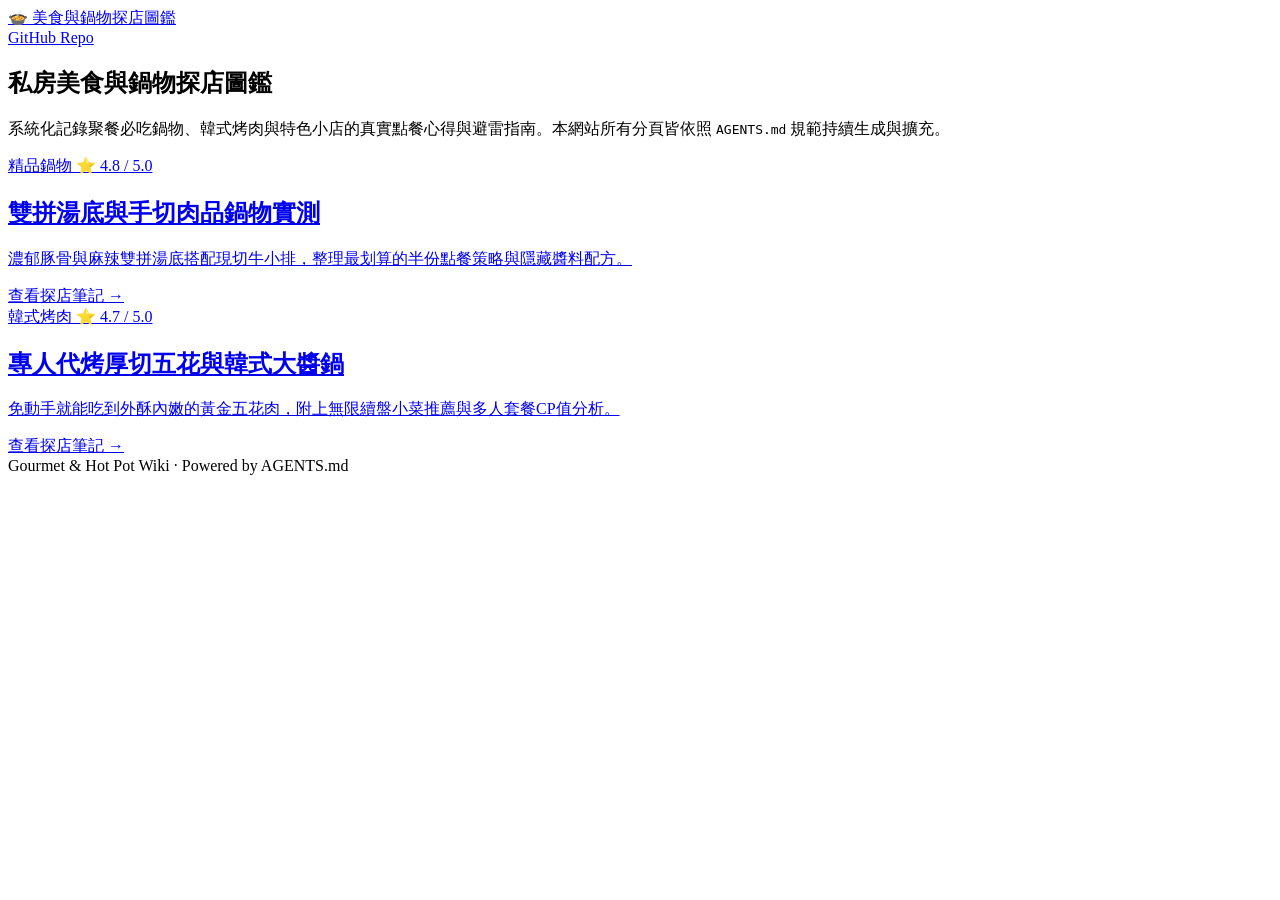
==== index.html @ 2c2be13e "Create index.html" ====
<!DOCTYPE html>
<html lang="zh-Hant">
<head>
  <meta charset="UTF-8">
  <meta name="viewport" content="width=device-width, initial-scale=1.0">
  <title>美食與鍋物探店圖鑑 | Gourmet & Hot Pot Wiki</title>
  <link rel="stylesheet" href="style.css">
</head>
<body>
  <header class="site-header">
    <div class="container header-inner">
      <a href="index.html" class="brand">🍲 美食與鍋物探店圖鑑</a>
      <nav><a href="https://github.com" target="_blank">GitHub Repo</a></nav>
    </div>
  </header>

  <main class="container">
    <section class="hero">
      <h1>私房美食與鍋物探店圖鑑</h1>
      <p>系統化記錄聚餐必吃鍋物、韓式烤肉與特色小店的真實點餐心得與避雷指南。本網站所有分頁皆依照 <code>AGENTS.md</code> 規範持續生成與擴充。</p>
    </section>

    <section class="spot-grid">
      <a href="spots/spot01-hotpot.html" class="spot-card">
        <div class="card-top">
          <span class="badge">精品鍋物</span>
          <span class="rating">⭐ 4.8 / 5.0</span>
        </div>
        <h2>雙拼湯底與手切肉品鍋物實測</h2>
        <p>濃郁豚骨與麻辣雙拼湯底搭配現切牛小排，整理最划算的半份點餐策略與隱藏醬料配方。</p>
        <span class="card-link">查看探店筆記 →</span>
      </a>

      <a href="spots/spot02-korean-bbq.html" class="spot-card">
        <div class="card-top">
          <span class="badge">韓式烤肉</span>
          <span class="rating">⭐ 4.7 / 5.0</span>
        </div>
        <h2>專人代烤厚切五花與韓式大醬鍋</h2>
        <p>免動手就能吃到外酥內嫩的黃金五花肉，附上無限續盤小菜推薦與多人套餐CP值分析。</p>
        <span class="card-link">查看探店筆記 →</span>
      </a>
    </section>
  </main>

  <footer class="site-footer">
    <div class="container">Gourmet & Hot Pot Wiki · Powered by AGENTS.md</div>
  </footer>
</body>
</html>
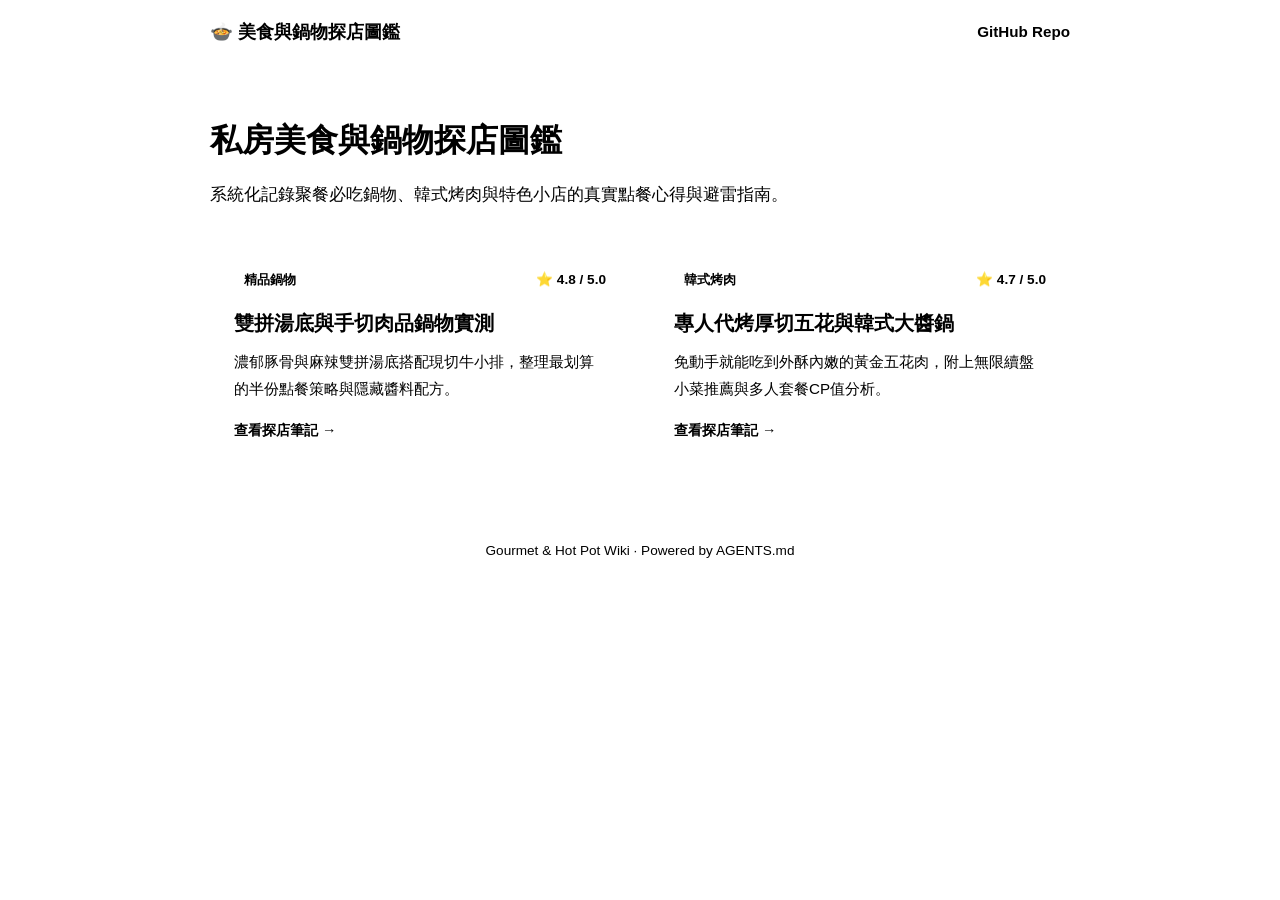
==== commit 45398a02: "Update index.html" ====
--- a/index.html
+++ b/index.html
@@ -17,7 +17,7 @@
   <main class="container">
     <section class="hero">
       <h1>私房美食與鍋物探店圖鑑</h1>
-      <p>系統化記錄聚餐必吃鍋物、韓式烤肉與特色小店的真實點餐心得與避雷指南。本網站所有分頁皆依照 <code>AGENTS.md</code> 規範持續生成與擴充。</p>
+      <p>系統化記錄聚餐必吃鍋物、韓式烤肉與特色小店的真實點餐心得與避雷指南。
     </section>
 
     <section class="spot-grid">
--- a/style.css
+++ b/style.css
@@ -0,0 +1,250 @@
+```css
+:root {
+  --primary: #9a3412;
+  --accent: #ea580c;
+  --bg: #fffbf5;
+  --card: #ffffff;
+  --text: #292524;
+  --muted: #78716c;
+  --border: #fed7aa;
+  --tag-bg: #ffedd5;
+}
+
+* {
+  box-sizing: border-box;
+  margin: 0;
+  padding: 0;
+}
+
+body {
+  font-family: -apple-system, BlinkMacSystemFont, "Segoe UI", "Noto Sans TC", sans-serif;
+  background-color: var(--bg);
+  color: var(--text);
+  line-height: 1.75;
+}
+
+.container {
+  max-width: 900px;
+  margin: 0 auto;
+  padding: 0 20px;
+}
+
+/* Header */
+.site-header {
+  background: var(--card);
+  border-bottom: 1px solid var(--border);
+  padding: 16px 0;
+  position: sticky;
+  top: 0;
+  z-index: 10;
+}
+
+.header-inner {
+  display: flex;
+  justify-content: space-between;
+  align-items: center;
+}
+
+.brand {
+  font-size: 1.15rem;
+  font-weight: 700;
+  color: var(--primary);
+  text-decoration: none;
+}
+
+.site-header nav a {
+  color: var(--accent);
+  text-decoration: none;
+  font-weight: 600;
+  font-size: 0.95rem;
+}
+
+/* Hero Section */
+.hero {
+  padding: 48px 0 32px;
+}
+
+.hero h1 {
+  font-size: 2rem;
+  color: var(--primary);
+  margin-bottom: 12px;
+}
+
+.hero p {
+  color: var(--muted);
+  font-size: 1.05rem;
+}
+
+/* Spot Cards Grid */
+.spot-grid {
+  display: grid;
+  grid-template-columns: repeat(auto-fit, minmax(280px, 1fr));
+  gap: 20px;
+  margin-bottom: 48px;
+}
+
+.spot-card {
+  background: var(--card);
+  border: 1px solid var(--border);
+  border-radius: 14px;
+  padding: 24px;
+  text-decoration: none;
+  color: inherit;
+  transition: transform 0.2s, box-shadow 0.2s, border-color 0.2s;
+  display: flex;
+  flex-direction: column;
+}
+
+.spot-card:hover {
+  transform: translateY(-3px);
+  box-shadow: 0 10px 24px rgba(154, 52, 18, 0.08);
+  border-color: var(--accent);
+}
+
+.card-top {
+  display: flex;
+  justify-content: space-between;
+  align-items: center;
+  margin-bottom: 12px;
+}
+
+.badge {
+  display: inline-block;
+  background: var(--tag-bg);
+  color: var(--primary);
+  font-size: 0.8rem;
+  font-weight: 700;
+  padding: 3px 10px;
+  border-radius: 999px;
+}
+
+.rating {
+  font-size: 0.85rem;
+  font-weight: 600;
+  color: var(--accent);
+}
+
+.spot-card h2 {
+  font-size: 1.25rem;
+  color: var(--primary);
+  margin-bottom: 8px;
+}
+
+.spot-card p {
+  color: var(--muted);
+  font-size: 0.95rem;
+  flex-grow: 1;
+}
+
+.card-link {
+  margin-top: 16px;
+  color: var(--accent);
+  font-weight: 600;
+  font-size: 0.9rem;
+}
+
+/* Article Layout */
+.article-container {
+  background: var(--card);
+  border: 1px solid var(--border);
+  border-radius: 14px;
+  padding: 40px;
+  margin: 32px auto;
+}
+
+.meta-bar {
+  display: flex;
+  flex-wrap: wrap;
+  align-items: center;
+  gap: 12px;
+  margin-bottom: 14px;
+}
+
+.date {
+  color: var(--muted);
+  font-size: 0.85rem;
+}
+
+.article-container h1 {
+  font-size: 1.85rem;
+  color: var(--primary);
+  margin-bottom: 12px;
+}
+
+.lead {
+  font-size: 1.05rem;
+  color: var(--muted);
+  padding-bottom: 20px;
+  border-bottom: 1px solid var(--border);
+  margin-bottom: 24px;
+}
+
+.article-container h2 {
+  font-size: 1.3rem;
+  color: var(--primary);
+  margin: 28px 0 12px;
+}
+
+.article-container ul {
+  padding-left: 22px;
+  margin-bottom: 16px;
+}
+
+.article-container li {
+  margin-bottom: 8px;
+}
+
+.callout {
+  background: #fff7ed;
+  border-left: 4px solid var(--accent);
+  padding: 16px 20px;
+  border-radius: 0 8px 8px 0;
+  margin: 22px 0;
+  font-size: 0.95rem;
+}
+
+.info-box {
+  background: var(--bg);
+  border: 1px solid var(--border);
+  border-radius: 10px;
+  padding: 16px 20px;
+  font-size: 0.95rem;
+}
+
+.info-box p {
+  margin-bottom: 6px;
+}
+
+.info-box p:last-child {
+  margin-bottom: 0;
+}
+
+.chapter-nav {
+  display: flex;
+  justify-content: space-between;
+  margin-top: 40px;
+  padding-top: 20px;
+  border-top: 1px solid var(--border);
+}
+
+.nav-btn {
+  text-decoration: none;
+  color: var(--primary);
+  background: var(--bg);
+  border: 1px solid var(--border);
+  padding: 8px 16px;
+  border-radius: 8px;
+  font-size: 0.9rem;
+  font-weight: 600;
+}
+
+.nav-btn:hover {
+  border-color: var(--accent);
+  color: var(--accent);
+}
+
+.site-footer {
+  text-align: center;
+  color: var(--muted);
+  font-size: 0.85rem;
+  padding: 24px
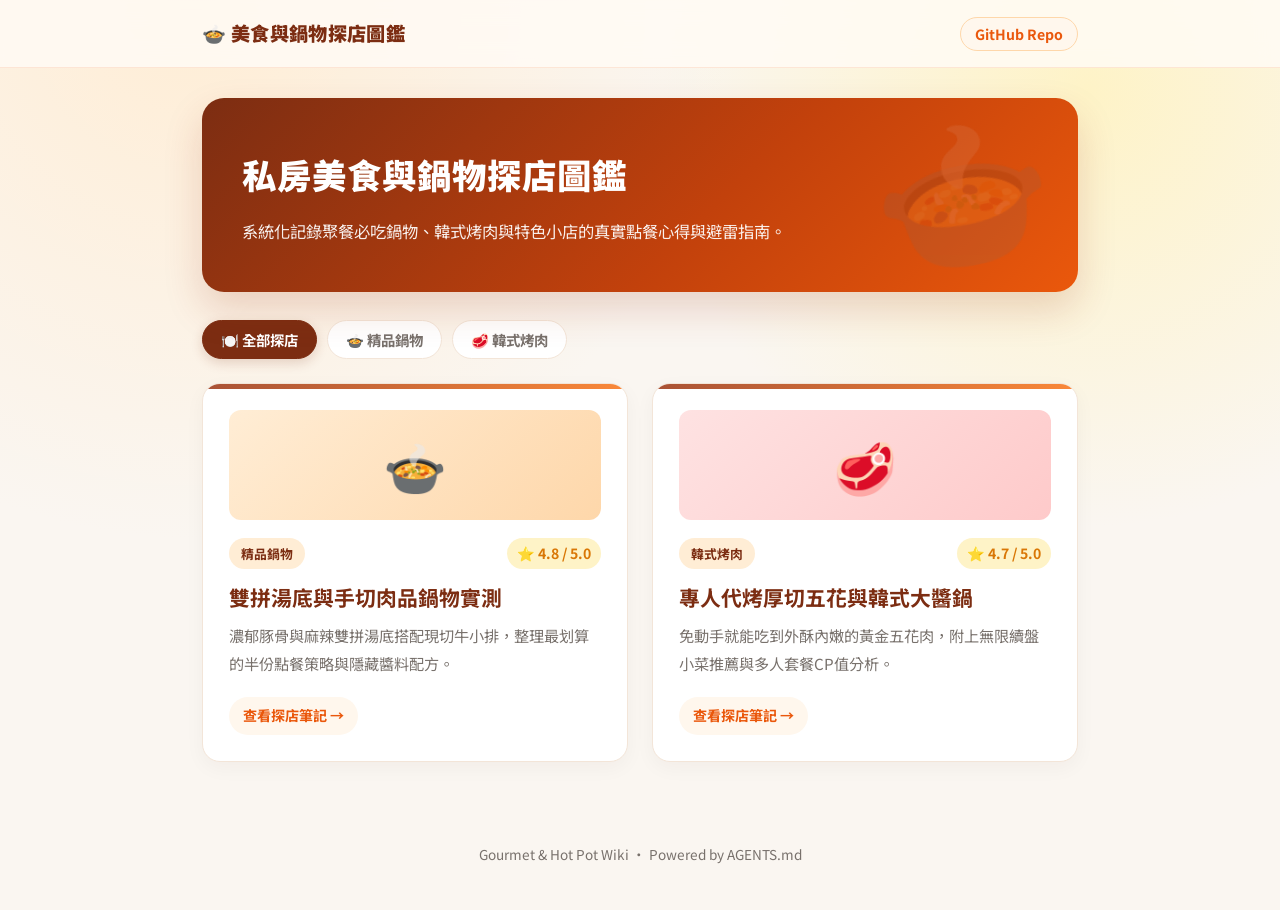
==== commit 46b36b89: "Update index.html" ====
--- a/index.html
+++ b/index.html
@@ -10,7 +10,7 @@
   <header class="site-header">
     <div class="container header-inner">
       <a href="index.html" class="brand">🍲 美食與鍋物探店圖鑑</a>
-      <nav><a href="https://github.com" target="_blank">GitHub Repo</a></nav>
+      <nav><a href="https://github.com/ri910522/gourmet-hotpot-wiki" target="_blank">GitHub Repo</a></nav>
     </div>
   </header>
 
@@ -20,8 +20,15 @@
       <p>系統化記錄聚餐必吃鍋物、韓式烤肉與特色小店的真實點餐心得與避雷指南。
     </section>
 
+    <div class="filter-bar">
+      <button class="filter-btn active" onclick="filterSpots('all', this)">🍽️ 全部探店</button>
+      <button class="filter-btn" onclick="filterSpots('hotpot', this)">🍲 精品鍋物</button>
+      <button class="filter-btn" onclick="filterSpots('bbq', this)">🥩 韓式烤肉</button>
+    </div>
+
     <section class="spot-grid">
-      <a href="spots/spot01-hotpot.html" class="spot-card">
+      <a href="spots/spot01-hotpot.html" class="spot-card" data-category="hotpot">
+        <div class="card-cover cover-hotpot">🍲</div>
         <div class="card-top">
           <span class="badge">精品鍋物</span>
           <span class="rating">⭐ 4.8 / 5.0</span>
@@ -31,7 +38,8 @@
         <span class="card-link">查看探店筆記 →</span>
       </a>
 
-      <a href="spots/spot02-korean-bbq.html" class="spot-card">
+      <a href="spots/spot02-korean-bbq.html" class="spot-card" data-category="bbq">
+        <div class="card-cover cover-bbq">🥩</div>
         <div class="card-top">
           <span class="badge">韓式烤肉</span>
           <span class="rating">⭐ 4.7 / 5.0</span>
@@ -46,5 +54,15 @@
   <footer class="site-footer">
     <div class="container">Gourmet & Hot Pot Wiki · Powered by AGENTS.md</div>
   </footer>
+
+  <script>
+    function filterSpots(category, btn) {
+      document.querySelectorAll('.filter-btn').forEach(b => b.classList.remove('active'));
+      btn.classList.add('active');
+      document.querySelectorAll('.spot-card').forEach(card => {
+        card.style.display = (category === 'all' || card.dataset.category === category) ? 'flex' : 'none';
+      });
+    }
+  </script>
 </body>
 </html>
--- a/style.css
+++ b/style.css
@@ -1,13 +1,15 @@
-```css
+@import url('https://fonts.googleapis.com/css2?family=Noto+Sans+TC:wght@400;500;700;900&display=swap');
+
 :root {
-  --primary: #9a3412;
+  --primary: #7c2d12;
+  --primary-light: #9a3412;
   --accent: #ea580c;
-  --bg: #fffbf5;
+  --accent-soft: #ffedd5;
+  --bg: #faf6f1;
   --card: #ffffff;
   --text: #292524;
   --muted: #78716c;
-  --border: #fed7aa;
-  --tag-bg: #ffedd5;
+  --border: #f3e5d8;
 }
 
 * {
@@ -17,26 +19,31 @@
 }
 
 body {
-  font-family: -apple-system, BlinkMacSystemFont, "Segoe UI", "Noto Sans TC", sans-serif;
+  font-family: 'Noto Sans TC', -apple-system, BlinkMacSystemFont, "Segoe UI", sans-serif;
   background-color: var(--bg);
+  background-image: radial-gradient(circle at 15% 0%, #ffedd5 0%, transparent 38%),
+                    radial-gradient(circle at 85% 10%, #fef3c7 0%, transparent 32%);
   color: var(--text);
-  line-height: 1.75;
+  line-height: 1.8;
+  min-height: 100vh;
 }
 
 .container {
-  max-width: 900px;
+  max-width: 920px;
   margin: 0 auto;
-  padding: 0 20px;
-}
-
-/* Header */
+  padding: 0 22px;
+}
+
+/* 玻璃擬態頂部導覽列 */
 .site-header {
-  background: var(--card);
-  border-bottom: 1px solid var(--border);
+  background: rgba(255, 251, 245, 0.85);
+  backdrop-filter: blur(12px);
+  -webkit-backdrop-filter: blur(12px);
+  border-bottom: 1px solid rgba(234, 88, 12, 0.12);
   padding: 16px 0;
   position: sticky;
   top: 0;
-  z-index: 10;
+  z-index: 20;
 }
 
 .header-inner {
@@ -46,88 +53,207 @@
 }
 
 .brand {
-  font-size: 1.15rem;
-  font-weight: 700;
+  font-size: 1.2rem;
+  font-weight: 900;
   color: var(--primary);
   text-decoration: none;
+  letter-spacing: 0.02em;
+  display: flex;
+  align-items: center;
+  gap: 8px;
 }
 
 .site-header nav a {
   color: var(--accent);
+  background: #fff7ed;
+  border: 1px solid #fed7aa;
+  padding: 6px 14px;
+  border-radius: 999px;
   text-decoration: none;
-  font-weight: 600;
-  font-size: 0.95rem;
-}
-
-/* Hero Section */
+  font-weight: 700;
+  font-size: 0.88rem;
+  transition: all 0.2s ease;
+}
+
+.site-header nav a:hover {
+  background: var(--accent);
+  color: #ffffff;
+  border-color: var(--accent);
+}
+
+/* 首頁主視覺橫幅 Hero Banner */
 .hero {
-  padding: 48px 0 32px;
+  background: linear-gradient(135deg, #7c2d12 0%, #c2410c 58%, #ea580c 100%);
+  border-radius: 22px;
+  padding: 46px 40px;
+  margin: 30px 0 28px;
+  color: #ffffff;
+  position: relative;
+  overflow: hidden;
+  box-shadow: 0 18px 38px rgba(154, 52, 18, 0.18);
+}
+
+.hero::after {
+  content: "🍲";
+  position: absolute;
+  right: 28px;
+  bottom: -22px;
+  font-size: 9rem;
+  opacity: 0.14;
+  pointer-events: none;
+  transform: rotate(-12deg);
 }
 
 .hero h1 {
-  font-size: 2rem;
-  color: var(--primary);
+  font-size: 2.15rem;
+  font-weight: 900;
+  color: #ffffff;
   margin-bottom: 12px;
+  letter-spacing: 0.03em;
 }
 
 .hero p {
+  color: rgba(255, 255, 255, 0.92);
+  font-size: 1.02rem;
+  max-width: 650px;
+  line-height: 1.75;
+}
+
+.hero code {
+  background: rgba(255, 255, 255, 0.22);
+  color: #ffffff;
+  padding: 2px 8px;
+  border-radius: 6px;
+  font-weight: 700;
+}
+
+/* 分類篩選列（搭配進階版 index.html 使用） */
+.filter-bar {
+  display: flex;
+  flex-wrap: wrap;
+  gap: 10px;
+  margin-bottom: 24px;
+}
+
+.filter-btn {
+  background: var(--card);
+  border: 1px solid var(--border);
   color: var(--muted);
-  font-size: 1.05rem;
-}
-
-/* Spot Cards Grid */
+  padding: 8px 18px;
+  border-radius: 999px;
+  font-size: 0.9rem;
+  font-weight: 700;
+  cursor: pointer;
+  transition: all 0.2s ease;
+  font-family: inherit;
+}
+
+.filter-btn:hover,
+.filter-btn.active {
+  background: var(--primary);
+  color: #ffffff;
+  border-color: var(--primary);
+  box-shadow: 0 4px 12px rgba(124, 45, 18, 0.18);
+}
+
+/* 探店卡片網格 */
 .spot-grid {
   display: grid;
-  grid-template-columns: repeat(auto-fit, minmax(280px, 1fr));
-  gap: 20px;
-  margin-bottom: 48px;
+  grid-template-columns: repeat(auto-fit, minmax(290px, 1fr));
+  gap: 24px;
+  margin-bottom: 56px;
 }
 
 .spot-card {
   background: var(--card);
   border: 1px solid var(--border);
-  border-radius: 14px;
-  padding: 24px;
+  border-radius: 18px;
+  padding: 26px;
   text-decoration: none;
   color: inherit;
-  transition: transform 0.2s, box-shadow 0.2s, border-color 0.2s;
+  position: relative;
+  overflow: hidden;
+  box-shadow: 0 6px 20px rgba(41, 37, 36, 0.04);
+  transition: transform 0.28s cubic-bezier(0.16, 1, 0.3, 1),
+              box-shadow 0.28s cubic-bezier(0.16, 1, 0.3, 1),
+              border-color 0.28s ease;
   display: flex;
   flex-direction: column;
 }
 
+.spot-card::before {
+  content: "";
+  position: absolute;
+  top: 0;
+  left: 0;
+  right: 0;
+  height: 5px;
+  background: linear-gradient(90deg, #9a3412, #f97316);
+  opacity: 0.85;
+  transition: height 0.25s ease;
+}
+
 .spot-card:hover {
-  transform: translateY(-3px);
-  box-shadow: 0 10px 24px rgba(154, 52, 18, 0.08);
-  border-color: var(--accent);
+  transform: translateY(-6px);
+  box-shadow: 0 18px 34px rgba(154, 52, 18, 0.12);
+  border-color: #fdba74;
+}
+
+.spot-card:hover::before {
+  height: 7px;
+}
+
+/* 卡片視覺封面條（搭配進階版 index.html 使用） */
+.card-cover {
+  height: 110px;
+  border-radius: 12px;
+  margin-bottom: 18px;
+  display: flex;
+  align-items: center;
+  justify-content: center;
+  font-size: 3.2rem;
+}
+
+.cover-hotpot {
+  background: linear-gradient(135deg, #ffedd5 0%, #fed7aa 100%);
+}
+
+.cover-bbq {
+  background: linear-gradient(135deg, #fee2e2 0%, #fecaca 100%);
 }
 
 .card-top {
   display: flex;
   justify-content: space-between;
   align-items: center;
-  margin-bottom: 12px;
+  margin-bottom: 14px;
 }
 
 .badge {
   display: inline-block;
-  background: var(--tag-bg);
+  background: var(--accent-soft);
   color: var(--primary);
   font-size: 0.8rem;
   font-weight: 700;
+  padding: 4px 12px;
+  border-radius: 999px;
+}
+
+.rating {
+  font-size: 0.88rem;
+  font-weight: 700;
+  color: #d97706;
+  background: #fef3c7;
   padding: 3px 10px;
   border-radius: 999px;
 }
 
-.rating {
-  font-size: 0.85rem;
-  font-weight: 600;
-  color: var(--accent);
-}
-
 .spot-card h2 {
-  font-size: 1.25rem;
-  color: var(--primary);
-  margin-bottom: 8px;
+  font-size: 1.3rem;
+  font-weight: 700;
+  color: var(--primary);
+  margin-bottom: 10px;
+  line-height: 1.4;
 }
 
 .spot-card p {
@@ -137,114 +263,160 @@
 }
 
 .card-link {
-  margin-top: 16px;
+  margin-top: 20px;
+  display: inline-block;
+  width: fit-content;
+  background: #fff7ed;
   color: var(--accent);
-  font-weight: 600;
-  font-size: 0.9rem;
-}
-
-/* Article Layout */
+  padding: 6px 14px;
+  border-radius: 999px;
+  font-weight: 700;
+  font-size: 0.88rem;
+  transition: all 0.25s ease;
+}
+
+.spot-card:hover .card-link {
+  background: var(--accent);
+  color: #ffffff;
+  transform: translateX(3px);
+}
+
+/* 內文分頁雜誌風排版 */
 .article-container {
   background: var(--card);
   border: 1px solid var(--border);
-  border-radius: 14px;
-  padding: 40px;
-  margin: 32px auto;
+  border-top: 6px solid var(--accent);
+  border-radius: 20px;
+  padding: 44px 48px;
+  margin: 34px auto;
+  box-shadow: 0 12px 32px rgba(41, 37, 36, 0.05);
 }
 
 .meta-bar {
   display: flex;
   flex-wrap: wrap;
   align-items: center;
-  gap: 12px;
-  margin-bottom: 14px;
+  gap: 10px;
+  margin-bottom: 16px;
 }
 
 .date {
   color: var(--muted);
   font-size: 0.85rem;
+  background: #f5f5f4;
+  padding: 3px 10px;
+  border-radius: 999px;
 }
 
 .article-container h1 {
-  font-size: 1.85rem;
-  color: var(--primary);
-  margin-bottom: 12px;
+  font-size: 2rem;
+  font-weight: 900;
+  color: var(--primary);
+  margin-bottom: 14px;
+  line-height: 1.35;
 }
 
 .lead {
-  font-size: 1.05rem;
-  color: var(--muted);
-  padding-bottom: 20px;
-  border-bottom: 1px solid var(--border);
-  margin-bottom: 24px;
+  font-size: 1.06rem;
+  color: #57534e;
+  background: #fafaf9;
+  padding: 16px 20px;
+  border-radius: 12px;
+  border: 1px solid #f5f5f4;
+  margin-bottom: 28px;
 }
 
 .article-container h2 {
-  font-size: 1.3rem;
-  color: var(--primary);
-  margin: 28px 0 12px;
+  font-size: 1.32rem;
+  font-weight: 700;
+  color: var(--primary);
+  margin: 32px 0 14px;
+  padding-left: 14px;
+  border-left: 4px solid var(--accent);
 }
 
 .article-container ul {
   padding-left: 22px;
-  margin-bottom: 16px;
+  margin-bottom: 18px;
 }
 
 .article-container li {
-  margin-bottom: 8px;
+  margin-bottom: 10px;
+}
+
+.article-container li::marker {
+  color: var(--accent);
 }
 
 .callout {
-  background: #fff7ed;
-  border-left: 4px solid var(--accent);
-  padding: 16px 20px;
-  border-radius: 0 8px 8px 0;
-  margin: 22px 0;
+  background: linear-gradient(135deg, #fff7ed 0%, #ffedd5 100%);
+  border: 1px solid #fed7aa;
+  border-left: 5px solid var(--accent);
+  padding: 18px 22px;
+  border-radius: 12px;
+  margin: 26px 0;
+  font-size: 0.96rem;
+  box-shadow: 0 4px 12px rgba(234, 88, 12, 0.06);
+}
+
+.info-box {
+  background: #faf6f1;
+  border: 1px solid var(--border);
+  border-radius: 14px;
+  padding: 18px 22px;
   font-size: 0.95rem;
-}
-
-.info-box {
-  background: var(--bg);
-  border: 1px solid var(--border);
-  border-radius: 10px;
-  padding: 16px 20px;
-  font-size: 0.95rem;
-}
-
-.info-box p {
-  margin-bottom: 6px;
-}
-
-.info-box p:last-child {
-  margin-bottom: 0;
+  display: grid;
+  gap: 8px;
 }
 
 .chapter-nav {
   display: flex;
+  flex-wrap: wrap;
   justify-content: space-between;
-  margin-top: 40px;
-  padding-top: 20px;
-  border-top: 1px solid var(--border);
+  gap: 10px;
+  margin-top: 44px;
+  padding-top: 24px;
+  border-top: 1px dashed var(--border);
 }
 
 .nav-btn {
   text-decoration: none;
   color: var(--primary);
-  background: var(--bg);
-  border: 1px solid var(--border);
-  padding: 8px 16px;
-  border-radius: 8px;
+  background: #fff7ed;
+  border: 1px solid #fed7aa;
+  padding: 9px 18px;
+  border-radius: 999px;
   font-size: 0.9rem;
-  font-weight: 600;
+  font-weight: 700;
+  transition: all 0.2s ease;
 }
 
 .nav-btn:hover {
+  background: var(--accent);
   border-color: var(--accent);
-  color: var(--accent);
+  color: #ffffff;
+  transform: translateY(-2px);
 }
 
 .site-footer {
   text-align: center;
   color: var(--muted);
   font-size: 0.85rem;
-  padding: 24px
+  padding: 24px 0 44px;
+}
+
+/* 手機版自適應調整 */
+@media (max-width: 640px) {
+  .hero {
+    padding: 32px 24px;
+  }
+  .hero h1 {
+    font-size: 1.65rem;
+  }
+  .article-container {
+    padding: 28px 22px;
+  }
+  .article-container h1 {
+    font-size: 1.55rem;
+  }
+}
